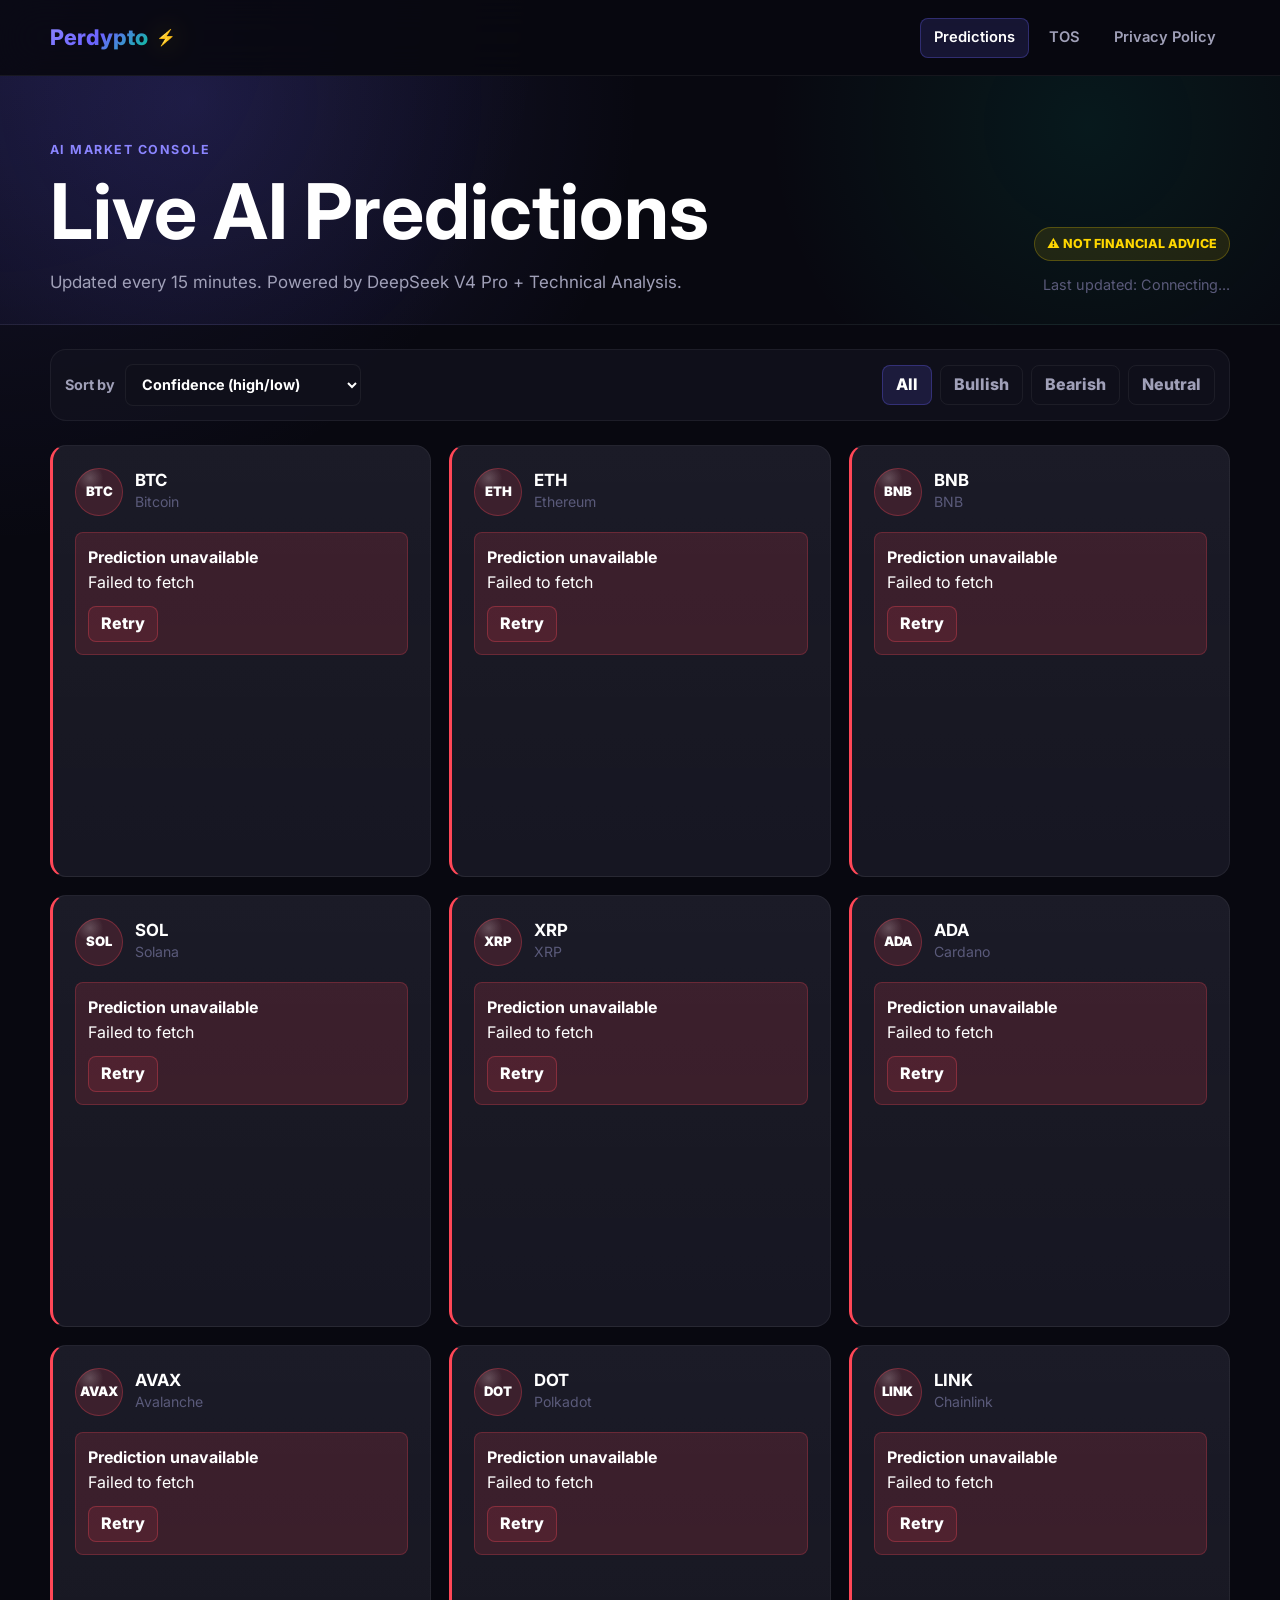
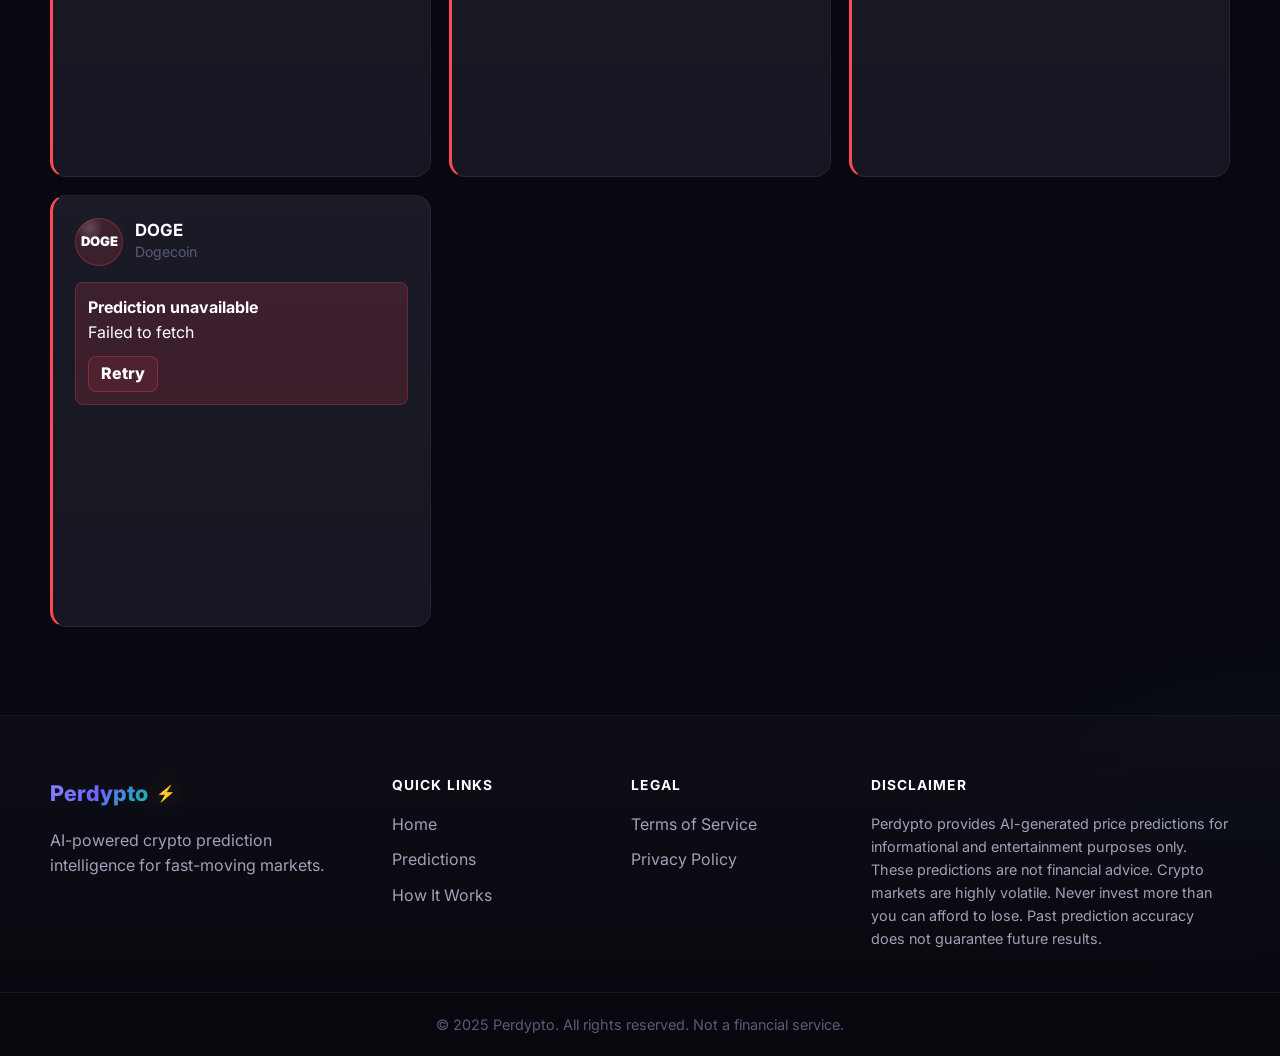
==== predictions.html @ ed988464 "Add files via upload" ====
<!doctype html>
<html lang="en">
<head>
  <meta charset="utf-8">
  <meta name="viewport" content="width=device-width, initial-scale=1">
  <meta name="description" content="Live Perdypto AI crypto predictions updated every 15 minutes.">
  <title>Live AI Predictions | Perdypto</title>
  <link rel="preconnect" href="https://fonts.googleapis.com">
  <link rel="preconnect" href="https://fonts.gstatic.com" crossorigin>
  <link href="https://fonts.googleapis.com/css2?family=Inter:wght@300;400;500;600;700&display=swap" rel="stylesheet">
  <link rel="stylesheet" href="css/base.css">
  <link rel="stylesheet" href="css/components.css">
  <link rel="stylesheet" href="css/pages/predictions.css">
</head>
<body data-page="predictions">
  <header class="site-nav" data-navbar>
    <a class="brand" href="index.html" aria-label="Perdypto home">
      <span class="brand-text">Perdypto</span>
      <span class="brand-bolt" aria-hidden="true">⚡</span>
    </a>
    <button class="nav-toggle" type="button" aria-label="Toggle navigation" aria-controls="primary-navigation" aria-expanded="false" data-nav-toggle>
      <span></span>
      <span></span>
      <span></span>
    </button>
    <nav class="nav-links" id="primary-navigation" data-nav-menu>
      <a href="predictions.html" data-nav-link="predictions">Predictions</a>
      <a href="tos.html" data-nav-link="tos">TOS</a>
      <a href="privacy.html" data-nav-link="privacy">Privacy Policy</a>
    </nav>
  </header>

  <main class="predictions-page">
    <section class="page-hero">
      <div class="container page-hero-grid">
        <div>
          <p class="eyebrow">AI market console</p>
          <h1>Live AI Predictions</h1>
          <p>Updated every 15 minutes. Powered by DeepSeek V4 Pro + Technical Analysis.</p>
        </div>
        <div class="status-panel" aria-label="Prediction status">
          <span class="pill pill-warning">⚠️ Not Financial Advice</span>
          <span class="last-updated" data-last-updated>Last updated: Connecting...</span>
        </div>
      </div>
    </section>

    <section class="container setup-banner is-hidden" data-setup-banner aria-label="Setup required">
      <h2>Connect the orchestrator</h2>
      <p>Set <code>ORCHESTRATOR_URL</code> in <code>frontend/js/app.js</code> to enable live predictions.</p>
    </section>

    <section class="container controls-shell" data-controls>
      <div class="filter-bar" aria-label="Prediction filters">
        <label class="sort-control" for="sort-select">
          <span>Sort by</span>
          <select id="sort-select" data-sort-select>
            <option value="confidence-desc">Confidence (high/low)</option>
            <option value="confidence-asc">Confidence (low/high)</option>
            <option value="symbol-asc">Symbol (A-Z)</option>
            <option value="sentiment">Sentiment (bullish first)</option>
          </select>
        </label>
        <div class="sentiment-tabs" role="group" aria-label="Filter by sentiment">
          <button class="tab-button is-active" type="button" data-filter="all">All</button>
          <button class="tab-button" type="button" data-filter="bullish">Bullish</button>
          <button class="tab-button" type="button" data-filter="bearish">Bearish</button>
          <button class="tab-button" type="button" data-filter="neutral">Neutral</button>
        </div>
      </div>
    </section>

    <section class="container predictions-shell" aria-live="polite">
      <div class="coins-grid" data-coins-grid></div>
    </section>
  </main>

  <footer class="site-footer">
    <div class="container footer-grid">
      <div class="footer-brand">
        <a class="brand" href="index.html" aria-label="Perdypto home">
          <span class="brand-text">Perdypto</span>
          <span class="brand-bolt" aria-hidden="true">⚡</span>
        </a>
        <p>AI-powered crypto prediction intelligence for fast-moving markets.</p>
      </div>
      <div class="footer-column">
        <h2>Quick Links</h2>
        <a href="index.html">Home</a>
        <a href="predictions.html">Predictions</a>
        <a href="index.html#how-it-works">How It Works</a>
      </div>
      <div class="footer-column">
        <h2>Legal</h2>
        <a href="tos.html">Terms of Service</a>
        <a href="privacy.html">Privacy Policy</a>
      </div>
      <div class="footer-column footer-disclaimer">
        <h2>Disclaimer</h2>
        <p>Perdypto provides AI-generated price predictions for informational and entertainment purposes only. These predictions are not financial advice. Crypto markets are highly volatile. Never invest more than you can afford to lose. Past prediction accuracy does not guarantee future results.</p>
      </div>
    </div>
    <div class="footer-bottom">© 2025 Perdypto. All rights reserved. Not a financial service.</div>
  </footer>

  <script src="js/pages.js" defer></script>
  <script src="js/app.js" defer></script>
</body>
</html>
---- css/base.css ----
:root {
  --bg-primary: #080810;
  --bg-secondary: #0F0F1A;
  --bg-card: #13131F;
  --bg-card-hover: #1A1A2E;
  --accent: #6C63FF;
  --accent-glow: rgba(108, 99, 255, 0.15);
  --accent-bright: #8B85FF;
  --green: #00C896;
  --green-glow: rgba(0, 200, 150, 0.15);
  --red: #FF4757;
  --red-glow: rgba(255, 71, 87, 0.15);
  --yellow: #FFD700;
  --yellow-glow: rgba(255, 215, 0, 0.1);
  --text-primary: #FFFFFF;
  --text-secondary: #A0A0B8;
  --text-muted: #5A5A7A;
  --border: rgba(255,255,255,0.06);
  --border-accent: rgba(108, 99, 255, 0.3);
  --radius: 16px;
  --radius-sm: 8px;
  --font: 'Inter', sans-serif;
  --nav-height: 76px;
  --container: 1180px;
  --transition: 0.2s ease;
}

* {
  box-sizing: border-box;
}

html {
  min-width: 320px;
  background: var(--bg-primary);
  scroll-behavior: smooth;
}

body {
  min-height: 100vh;
  margin: 0;
  background:
    radial-gradient(circle at top left, rgba(108, 99, 255, 0.12), transparent 34rem),
    radial-gradient(circle at bottom right, rgba(0, 200, 150, 0.08), transparent 28rem),
    var(--bg-primary);
  color: var(--text-primary);
  font-family: var(--font);
  font-size: 16px;
  line-height: 1.6;
  overflow-x: hidden;
}

body.nav-open {
  overflow: hidden;
}

img,
svg {
  display: block;
  max-width: 100%;
}

a {
  color: inherit;
  text-decoration: none;
}

button,
input,
select,
textarea {
  font: inherit;
}

button {
  cursor: pointer;
}

::selection {
  background: var(--accent);
  color: var(--text-primary);
}

::-webkit-scrollbar {
  width: 10px;
  height: 10px;
}

::-webkit-scrollbar-track {
  background: var(--bg-secondary);
}

::-webkit-scrollbar-thumb {
  background: var(--accent);
  border: 3px solid var(--bg-secondary);
  border-radius: 999px;
}

.container {
  width: min(var(--container), calc(100% - 40px));
  margin: 0 auto;
}

.section {
  padding: 96px 0;
}

.section-heading {
  max-width: 720px;
  margin-bottom: 34px;
}

.section-heading h2,
.page-hero h1,
.legal-hero h1 {
  margin: 0;
  color: var(--text-primary);
  line-height: 1.05;
  letter-spacing: 0;
}

.section-heading h2 {
  font-size: clamp(2rem, 4vw, 3.4rem);
}

.eyebrow {
  margin: 0 0 12px;
  color: var(--accent-bright);
  font-size: 0.78rem;
  font-weight: 700;
  letter-spacing: 0.12em;
  text-transform: uppercase;
}

.is-hidden {
  display: none !important;
}

.sr-only {
  position: absolute;
  width: 1px;
  height: 1px;
  padding: 0;
  margin: -1px;
  overflow: hidden;
  clip: rect(0, 0, 0, 0);
  white-space: nowrap;
  border: 0;
}

:focus-visible {
  outline: 2px solid var(--accent-bright);
  outline-offset: 4px;
}

@media (max-width: 760px) {
  :root {
    --nav-height: 68px;
  }

  .container {
    width: min(100% - 28px, var(--container));
  }

  .section {
    padding: 70px 0;
  }
}
---- css/components.css ----
.site-nav {
  position: sticky;
  top: 0;
  z-index: 50;
  display: flex;
  align-items: center;
  justify-content: space-between;
  min-height: var(--nav-height);
  padding: 0 max(20px, calc((100vw - var(--container)) / 2));
  background: rgba(8, 8, 16, 0.78);
  border-bottom: 1px solid var(--border);
  backdrop-filter: blur(20px);
}

.brand {
  display: inline-flex;
  align-items: center;
  gap: 8px;
  min-height: 40px;
  font-weight: 800;
  letter-spacing: 0;
}

.brand-text {
  background: linear-gradient(135deg, var(--accent-bright), var(--accent), var(--green));
  -webkit-background-clip: text;
  background-clip: text;
  color: transparent;
  font-size: 1.35rem;
}

.brand-bolt {
  filter: drop-shadow(0 0 14px rgba(255, 215, 0, 0.42));
}

.nav-links {
  display: flex;
  align-items: center;
  gap: 6px;
}

.nav-links a {
  display: inline-flex;
  align-items: center;
  min-height: 40px;
  padding: 0 14px;
  border-radius: var(--radius-sm);
  color: var(--text-secondary);
  font-size: 0.92rem;
  font-weight: 600;
  transition: color var(--transition), background var(--transition), box-shadow var(--transition);
}

.nav-links a:hover,
.nav-links a.is-active {
  background: var(--accent-glow);
  color: var(--text-primary);
  box-shadow: inset 0 0 0 1px var(--border-accent);
}

.nav-toggle {
  display: none;
  position: relative;
  width: 44px;
  height: 44px;
  border: 1px solid var(--border);
  border-radius: var(--radius-sm);
  background: rgba(255, 255, 255, 0.03);
}

.nav-toggle span {
  position: absolute;
  left: 11px;
  width: 20px;
  height: 2px;
  background: var(--text-primary);
  border-radius: 99px;
  transition: transform var(--transition), opacity var(--transition), top var(--transition);
}

.nav-toggle span:nth-child(1) {
  top: 14px;
}

.nav-toggle span:nth-child(2) {
  top: 21px;
}

.nav-toggle span:nth-child(3) {
  top: 28px;
}

.nav-toggle.is-open span:nth-child(1) {
  top: 21px;
  transform: rotate(45deg);
}

.nav-toggle.is-open span:nth-child(2) {
  opacity: 0;
}

.nav-toggle.is-open span:nth-child(3) {
  top: 21px;
  transform: rotate(-45deg);
}

.btn {
  display: inline-flex;
  align-items: center;
  justify-content: center;
  min-height: 48px;
  padding: 0 20px;
  border-radius: var(--radius-sm);
  font-weight: 700;
  transition: transform var(--transition), box-shadow var(--transition), border-color var(--transition), background var(--transition);
}

.btn:hover {
  transform: translateY(-2px);
}

.btn-primary {
  border: 1px solid rgba(139, 133, 255, 0.6);
  background: linear-gradient(135deg, var(--accent), var(--accent-bright));
  color: var(--text-primary);
  box-shadow: 0 18px 42px rgba(108, 99, 255, 0.24);
}

.btn-secondary {
  border: 1px solid var(--border-accent);
  background: rgba(255, 255, 255, 0.03);
  color: var(--text-primary);
}

.btn-secondary:hover {
  background: var(--accent-glow);
}

.pill {
  display: inline-flex;
  align-items: center;
  width: fit-content;
  min-height: 34px;
  padding: 0 12px;
  border: 1px solid var(--border);
  border-radius: 999px;
  font-size: 0.78rem;
  font-weight: 800;
  text-transform: uppercase;
}

.pill-warning {
  background: var(--yellow-glow);
  border-color: rgba(255, 215, 0, 0.24);
  color: var(--yellow);
}

.site-footer {
  background: linear-gradient(180deg, rgba(15, 15, 26, 0.75), #07070d);
  border-top: 1px solid var(--border);
  text-align: center;
}

.footer-grid {
  display: grid;
  grid-template-columns: 1.2fr 0.8fr 0.8fr 1.4fr;
  gap: 34px;
  padding: 58px 0 42px;
  text-align: left;
}

.footer-brand p,
.footer-column p,
.footer-column a {
  color: var(--text-secondary);
}

.footer-brand p {
  max-width: 320px;
  margin: 14px 0 0;
}

.footer-column {
  display: grid;
  align-content: start;
  gap: 10px;
}

.footer-column h2 {
  margin: 0 0 6px;
  color: var(--text-primary);
  font-size: 0.86rem;
  letter-spacing: 0.08em;
  text-transform: uppercase;
}

.footer-column a {
  transition: color var(--transition);
}

.footer-column a:hover {
  color: var(--accent-bright);
}

.footer-disclaimer p {
  margin: 0;
  font-size: 0.9rem;
}

.footer-bottom {
  padding: 20px;
  border-top: 1px solid var(--border);
  color: var(--text-muted);
  font-size: 0.9rem;
}

.skeleton {
  position: relative;
  overflow: hidden;
  background: rgba(255, 255, 255, 0.055);
}

.skeleton::after {
  content: "";
  position: absolute;
  inset: 0;
  transform: translateX(-100%);
  background: linear-gradient(90deg, transparent, rgba(255, 255, 255, 0.12), transparent);
  animation: shimmer 1.55s infinite;
}

@keyframes shimmer {
  100% {
    transform: translateX(100%);
  }
}

@media (max-width: 860px) {
  .site-nav {
    padding: 0 18px;
  }

  .nav-toggle {
    display: inline-flex;
  }

  .nav-links {
    position: absolute;
    left: 14px;
    right: 14px;
    top: calc(var(--nav-height) + 10px);
    display: grid;
    gap: 8px;
    padding: 12px;
    background: rgba(15, 15, 26, 0.96);
    border: 1px solid var(--border);
    border-radius: var(--radius);
    box-shadow: 0 24px 60px rgba(0, 0, 0, 0.34);
    transform: translateY(-12px);
    opacity: 0;
    pointer-events: none;
    transition: transform var(--transition), opacity var(--transition);
    backdrop-filter: blur(20px);
  }

  .nav-links.is-open {
    transform: translateY(0);
    opacity: 1;
    pointer-events: auto;
  }

  .nav-links a {
    justify-content: center;
  }

  .footer-grid {
    grid-template-columns: 1fr 1fr;
  }
}

@media (max-width: 600px) {
  .footer-grid {
    grid-template-columns: 1fr;
    text-align: center;
  }

  .footer-brand p {
    margin-left: auto;
    margin-right: auto;
  }

  .footer-brand .brand,
  .footer-column {
    justify-content: center;
  }
}
---- css/pages/predictions.css ----
.predictions-page {
  min-height: 70vh;
}

.page-hero {
  padding: 64px 0 28px;
  border-bottom: 1px solid var(--border);
  background:
    radial-gradient(circle at 15% 10%, rgba(108, 99, 255, 0.16), transparent 28rem),
    radial-gradient(circle at 85% 20%, rgba(0, 200, 150, 0.09), transparent 20rem);
}

.page-hero-grid {
  display: grid;
  grid-template-columns: minmax(0, 1fr) auto;
  gap: 22px;
  align-items: end;
}

.page-hero h1 {
  font-size: clamp(2.45rem, 6vw, 5.2rem);
}

.page-hero p:not(.eyebrow) {
  max-width: 690px;
  margin: 16px 0 0;
  color: var(--text-secondary);
  font-size: 1.06rem;
}

.status-panel {
  display: grid;
  justify-items: end;
  gap: 12px;
}

.last-updated {
  color: var(--text-muted);
  font-size: 0.9rem;
}

.setup-banner {
  margin-top: 28px;
  padding: 22px;
  border: 1px solid var(--border-accent);
  border-radius: var(--radius);
  background: var(--accent-glow);
}

.setup-banner h2 {
  margin: 0 0 8px;
}

.setup-banner p {
  margin: 0;
  color: var(--text-secondary);
}

.setup-banner code {
  color: var(--accent-bright);
}

.controls-shell {
  padding: 24px 0 0;
}

.filter-bar {
  display: flex;
  align-items: center;
  justify-content: space-between;
  gap: 16px;
  padding: 14px;
  border: 1px solid var(--border);
  border-radius: var(--radius);
  background: rgba(19, 19, 31, 0.72);
}

.sort-control {
  display: flex;
  align-items: center;
  gap: 10px;
  color: var(--text-secondary);
  font-size: 0.9rem;
  font-weight: 700;
}

.sort-control select {
  min-height: 42px;
  padding: 0 38px 0 12px;
  border: 1px solid var(--border);
  border-radius: var(--radius-sm);
  background: var(--bg-secondary);
  color: var(--text-primary);
}

.sentiment-tabs {
  display: flex;
  flex-wrap: wrap;
  gap: 8px;
}

.tab-button {
  min-height: 40px;
  padding: 0 13px;
  border: 1px solid var(--border);
  border-radius: var(--radius-sm);
  background: transparent;
  color: var(--text-secondary);
  font-weight: 800;
  transition: color var(--transition), background var(--transition), border-color var(--transition);
}

.tab-button:hover,
.tab-button.is-active {
  border-color: var(--border-accent);
  background: var(--accent-glow);
  color: var(--text-primary);
}

.predictions-shell {
  padding: 24px 0 88px;
}

.coins-grid {
  display: grid;
  grid-template-columns: repeat(3, minmax(0, 1fr));
  gap: 18px;
}

.prediction-card {
  position: relative;
  min-height: 430px;
  overflow: hidden;
  border: 1px solid var(--border);
  border-radius: var(--radius);
  background: linear-gradient(180deg, rgba(255, 255, 255, 0.035), rgba(255, 255, 255, 0.012)), var(--bg-card);
  transition: transform var(--transition), box-shadow var(--transition), background var(--transition), border-color var(--transition);
}

.prediction-card:hover {
  transform: translateY(-4px);
  background: var(--bg-card-hover);
  border-color: var(--border-accent);
  box-shadow: 0 24px 70px var(--accent-glow);
}

.prediction-card.is-expanded {
  border-color: var(--border-accent);
}

.prediction-card.has-error,
.error-card {
  border-left: 3px solid var(--red);
}

.prediction-card.is-refreshing::after {
  content: "";
  position: absolute;
  inset: 0;
  pointer-events: none;
  background: linear-gradient(90deg, transparent, rgba(255, 255, 255, 0.08), transparent);
  animation: shimmer 1.1s infinite;
}

.card-button {
  width: 100%;
  min-height: 430px;
  padding: 22px;
  border: 0;
  background: transparent;
  color: inherit;
  cursor: pointer;
  text-align: left;
}

.coin-header {
  display: grid;
  grid-template-columns: auto minmax(0, 1fr) auto;
  gap: 12px;
  align-items: center;
}

.coin-logo {
  display: grid;
  place-items: center;
  width: 48px;
  aspect-ratio: 1;
  border: 1px solid var(--border-accent);
  border-radius: 999px;
  background: radial-gradient(circle at 30% 20%, rgba(255, 255, 255, 0.2), transparent 28%), var(--accent-glow);
  color: var(--text-primary);
  font-weight: 900;
  font-size: 0.82rem;
}

.coin-logo.bullish {
  background-color: var(--green-glow);
  border-color: rgba(0, 200, 150, 0.3);
}

.coin-logo.bearish {
  background-color: var(--red-glow);
  border-color: rgba(255, 71, 87, 0.3);
}

.coin-title {
  min-width: 0;
}

.coin-title strong {
  display: block;
  font-size: 1.05rem;
  line-height: 1.2;
}

.coin-title span {
  display: block;
  overflow: hidden;
  color: var(--text-muted);
  font-size: 0.88rem;
  text-overflow: ellipsis;
  white-space: nowrap;
}

.refresh-button {
  position: relative;
  display: grid;
  place-items: center;
  width: 38px;
  aspect-ratio: 1;
  border: 1px solid var(--border);
  border-radius: 999px;
  background: rgba(255, 255, 255, 0.03);
  color: var(--text-secondary);
  transition: color var(--transition), border-color var(--transition), background var(--transition);
}

.refresh-button:hover {
  border-color: var(--border-accent);
  background: var(--accent-glow);
  color: var(--text-primary);
}

.refresh-button.loading .refresh-icon {
  animation: spin 0.85s linear infinite;
}

.price-row {
  display: flex;
  align-items: flex-end;
  justify-content: space-between;
  gap: 12px;
  margin-top: 26px;
}

.current-price {
  font-size: clamp(2rem, 4vw, 2.7rem);
  font-weight: 800;
  line-height: 1;
}

.change-badge,
.sentiment-badge,
.source-badge {
  display: inline-flex;
  align-items: center;
  justify-content: center;
  min-height: 28px;
  padding: 0 9px;
  border-radius: 999px;
  font-size: 0.72rem;
  font-weight: 900;
  text-transform: uppercase;
}

.positive {
  background: var(--green-glow);
  color: var(--green);
}

.negative {
  background: var(--red-glow);
  color: var(--red);
}

.neutral {
  background: rgba(255, 255, 255, 0.055);
  color: var(--text-secondary);
}

.divider {
  height: 1px;
  margin: 22px 0;
  background: var(--border);
}

.section-label {
  margin: 0 0 14px;
  color: var(--text-muted);
  font-size: 0.76rem;
  font-weight: 900;
  letter-spacing: 0.12em;
  text-transform: uppercase;
}

.prediction-rows {
  display: grid;
  gap: 10px;
}

.prediction-row {
  display: grid;
  grid-template-columns: 44px minmax(0, 1fr) auto;
  gap: 10px;
  align-items: center;
  min-height: 48px;
  padding: 10px 12px;
  border: 1px solid var(--border);
  border-radius: var(--radius-sm);
  background: rgba(255, 255, 255, 0.025);
}

.prediction-row .timeframe {
  color: var(--text-muted);
  font-weight: 900;
}

.prediction-row .prediction-price {
  font-weight: 800;
}

.prediction-row .prediction-delta {
  font-size: 0.84rem;
  font-weight: 900;
}

.confidence-block {
  margin-top: 18px;
}

.confidence-meta {
  display: flex;
  justify-content: space-between;
  gap: 12px;
  margin-bottom: 8px;
  color: var(--text-secondary);
  font-size: 0.82rem;
  font-weight: 800;
}

.confidence-track {
  height: 9px;
  overflow: hidden;
  border-radius: 999px;
  background: rgba(255, 255, 255, 0.06);
}

.confidence-fill {
  width: 0;
  height: 100%;
  border-radius: inherit;
  background: linear-gradient(90deg, var(--accent), var(--green));
  animation: fillBar 0.85s ease forwards;
}

.card-meta {
  display: flex;
  align-items: center;
  justify-content: space-between;
  gap: 12px;
  margin-top: 18px;
  color: var(--text-muted);
  font-size: 0.82rem;
}

.source-badge {
  background: rgba(108, 99, 255, 0.12);
  color: var(--accent-bright);
}

.expanded-panel {
  max-height: 0;
  overflow: hidden;
  border-top: 1px solid transparent;
  transition: max-height 0.35s ease, border-color var(--transition);
}

.prediction-card.is-expanded .expanded-panel {
  max-height: 680px;
  border-color: var(--border);
}

.expanded-inner {
  display: grid;
  gap: 16px;
  padding: 0 22px 22px;
}

.reasoning-block h3 {
  margin: 0 0 6px;
  font-size: 0.88rem;
  letter-spacing: 0.08em;
  text-transform: uppercase;
}

.reasoning-block p {
  margin: 0;
  color: var(--text-secondary);
  font-size: 0.92rem;
}

.close-card {
  justify-self: start;
  min-height: 36px;
  padding: 0 12px;
  border: 1px solid var(--border);
  border-radius: var(--radius-sm);
  background: rgba(255, 255, 255, 0.03);
  color: var(--text-primary);
  font-weight: 800;
}

.card-error-panel {
  margin-top: 16px;
  padding: 12px;
  border: 1px solid rgba(255, 71, 87, 0.24);
  border-radius: var(--radius-sm);
  background: var(--red-glow);
  color: var(--text-primary);
}

.retry-button {
  min-height: 36px;
  margin-top: 10px;
  padding: 0 12px;
  border: 1px solid rgba(255, 71, 87, 0.32);
  border-radius: var(--radius-sm);
  background: rgba(255, 71, 87, 0.1);
  color: var(--text-primary);
  font-weight: 800;
}

.skeleton-card {
  min-height: 430px;
  padding: 22px;
  border: 1px solid var(--border);
  border-radius: var(--radius);
  background: var(--bg-card);
}

.skeleton-header {
  display: flex;
  gap: 12px;
  align-items: center;
  margin-bottom: 28px;
}

.skeleton-avatar {
  width: 48px;
  aspect-ratio: 1;
  border-radius: 999px;
}

.skeleton-line {
  height: 12px;
  border-radius: 999px;
}

.skeleton-wide {
  width: 100%;
}

.skeleton-mid {
  width: 58%;
}

.skeleton-short {
  width: 34%;
}

.skeleton-stack {
  display: grid;
  gap: 14px;
}

@keyframes fillBar {
  from {
    width: 0;
  }

  to {
    width: var(--confidence-width, 0%);
  }
}

@keyframes spin {
  to {
    transform: rotate(360deg);
  }
}

@media (max-width: 1080px) {
  .coins-grid {
    grid-template-columns: repeat(2, minmax(0, 1fr));
  }
}

@media (max-width: 760px) {
  .page-hero-grid,
  .filter-bar {
    grid-template-columns: 1fr;
  }

  .page-hero-grid {
    display: grid;
  }

  .status-panel {
    justify-items: start;
  }

  .filter-bar {
    display: grid;
  }

  .sort-control {
    display: grid;
  }

  .sentiment-tabs {
    display: grid;
    grid-template-columns: repeat(2, 1fr);
  }

  .coins-grid {
    grid-template-columns: 1fr;
  }
}

@media (max-width: 430px) {
  .card-button {
    padding: 18px;
  }

  .price-row {
    display: grid;
    align-items: start;
  }

  .prediction-row {
    grid-template-columns: 40px 1fr;
  }

  .prediction-row .prediction-delta {
    grid-column: 2;
  }
}
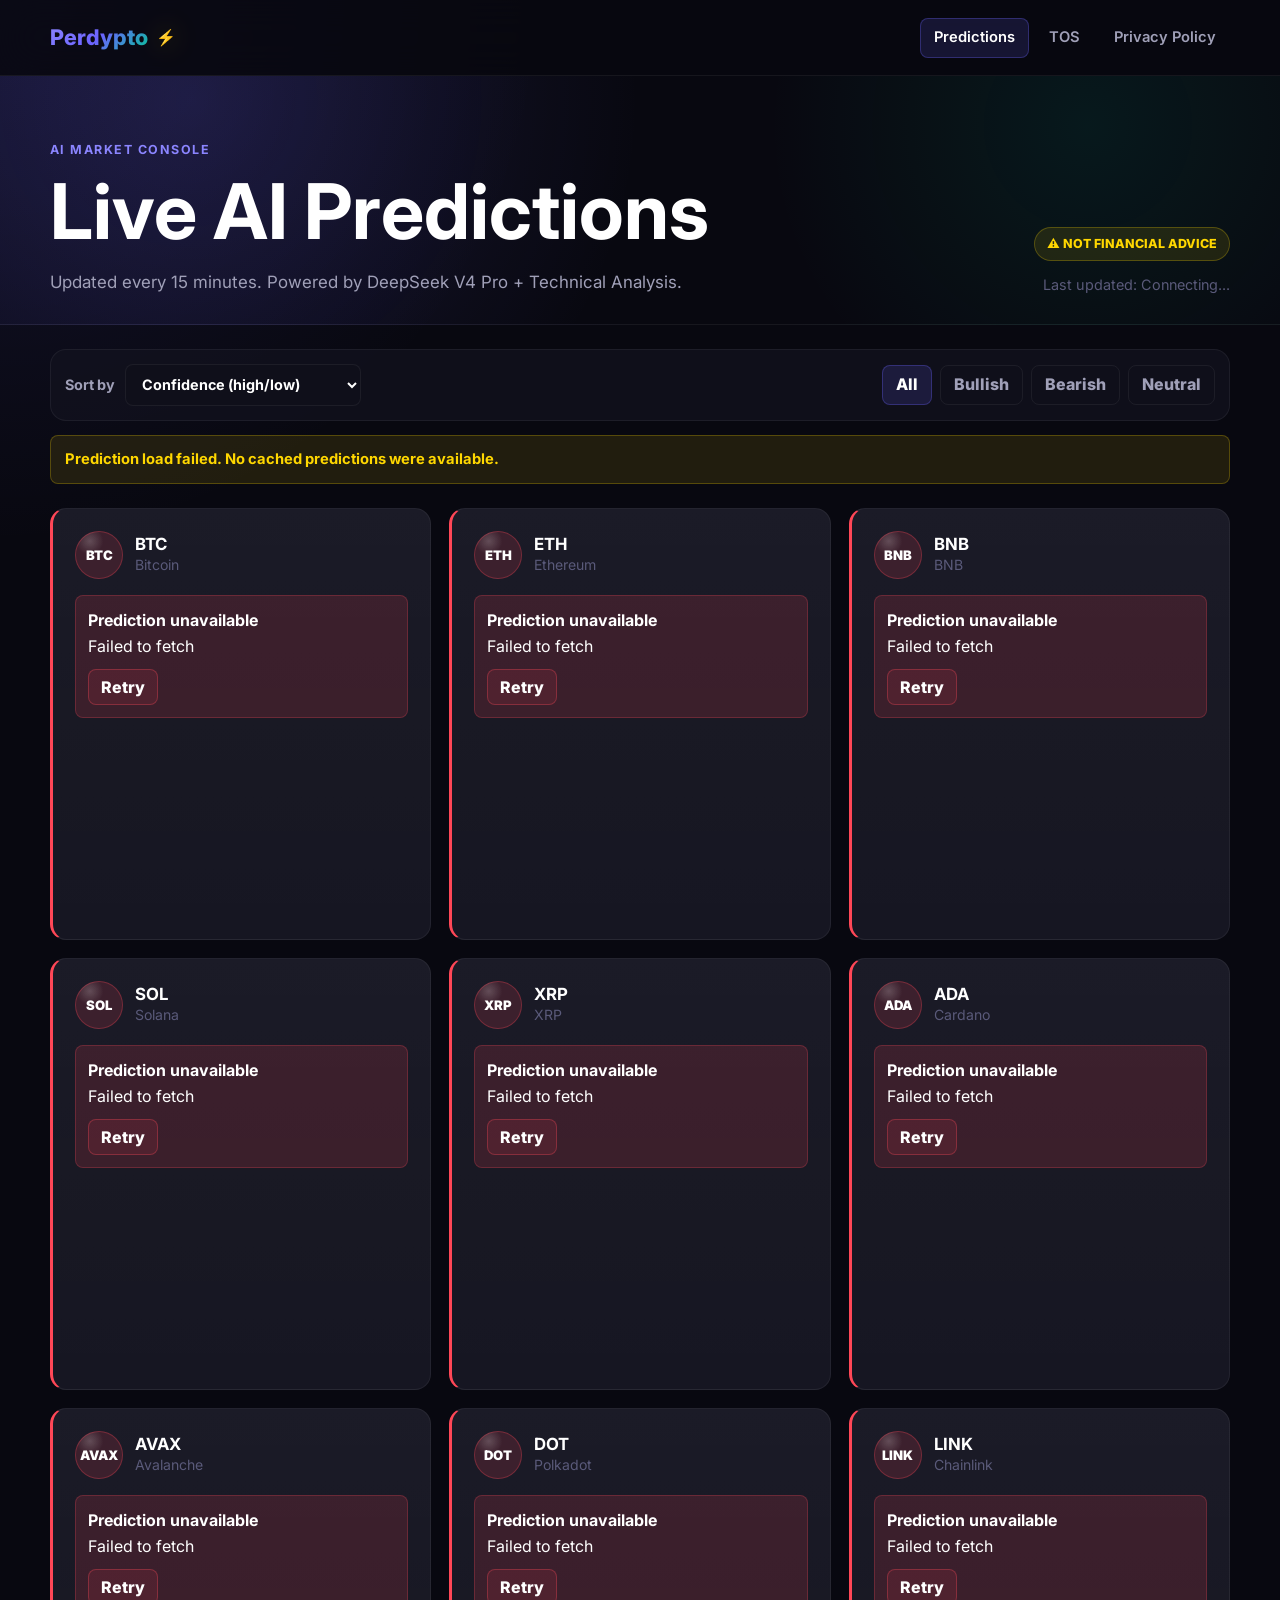
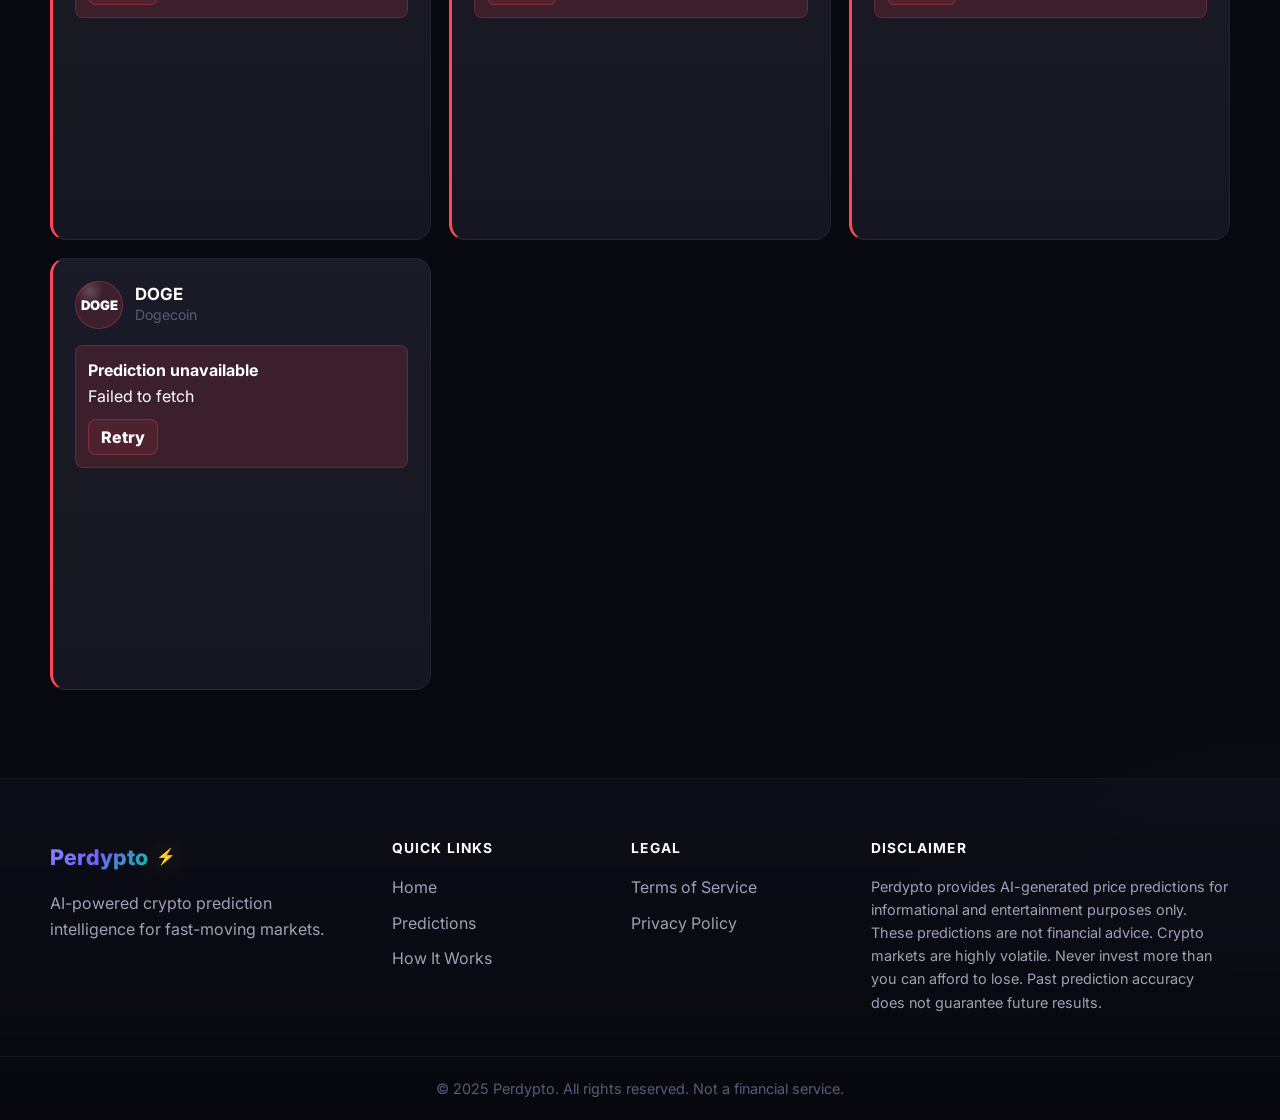
==== commit 42ba0ce6: "Add files via upload" ====
--- a/predictions.html
+++ b/predictions.html
@@ -70,6 +70,8 @@
       </div>
     </section>
 
+    <section class="container pipeline-status is-hidden" data-pipeline-status aria-live="polite"></section>
+
     <section class="container predictions-shell" aria-live="polite">
       <div class="coins-grid" data-coins-grid></div>
     </section>
--- a/css/pages/predictions.css
+++ b/css/pages/predictions.css
@@ -62,6 +62,29 @@
 
 .controls-shell {
   padding: 24px 0 0;
+}
+
+.pipeline-status {
+  margin-top: 14px;
+  padding: 12px 14px;
+  border: 1px solid var(--border-accent);
+  border-radius: var(--radius-sm);
+  background: var(--accent-glow);
+  color: var(--text-secondary);
+  font-size: 0.92rem;
+  font-weight: 700;
+}
+
+.pipeline-status[data-status-tone="success"] {
+  border-color: rgba(0, 200, 150, 0.3);
+  background: var(--green-glow);
+  color: var(--green);
+}
+
+.pipeline-status[data-status-tone="warning"] {
+  border-color: rgba(255, 215, 0, 0.24);
+  background: var(--yellow-glow);
+  color: var(--yellow);
 }
 
 .filter-bar {
@@ -257,6 +280,11 @@
   font-size: clamp(2rem, 4vw, 2.7rem);
   font-weight: 800;
   line-height: 1;
+  transition: color var(--transition), text-shadow var(--transition);
+}
+
+.current-price.is-live-price-updated {
+  animation: livePriceFlash 0.7s ease;
 }
 
 .change-badge,
@@ -499,6 +527,19 @@
   }
 }
 
+@keyframes livePriceFlash {
+  0%,
+  100% {
+    color: var(--text-primary);
+    text-shadow: none;
+  }
+
+  35% {
+    color: var(--accent-bright);
+    text-shadow: 0 0 18px rgba(108, 99, 255, 0.34);
+  }
+}
+
 @media (max-width: 1080px) {
   .coins-grid {
     grid-template-columns: repeat(2, minmax(0, 1fr));
